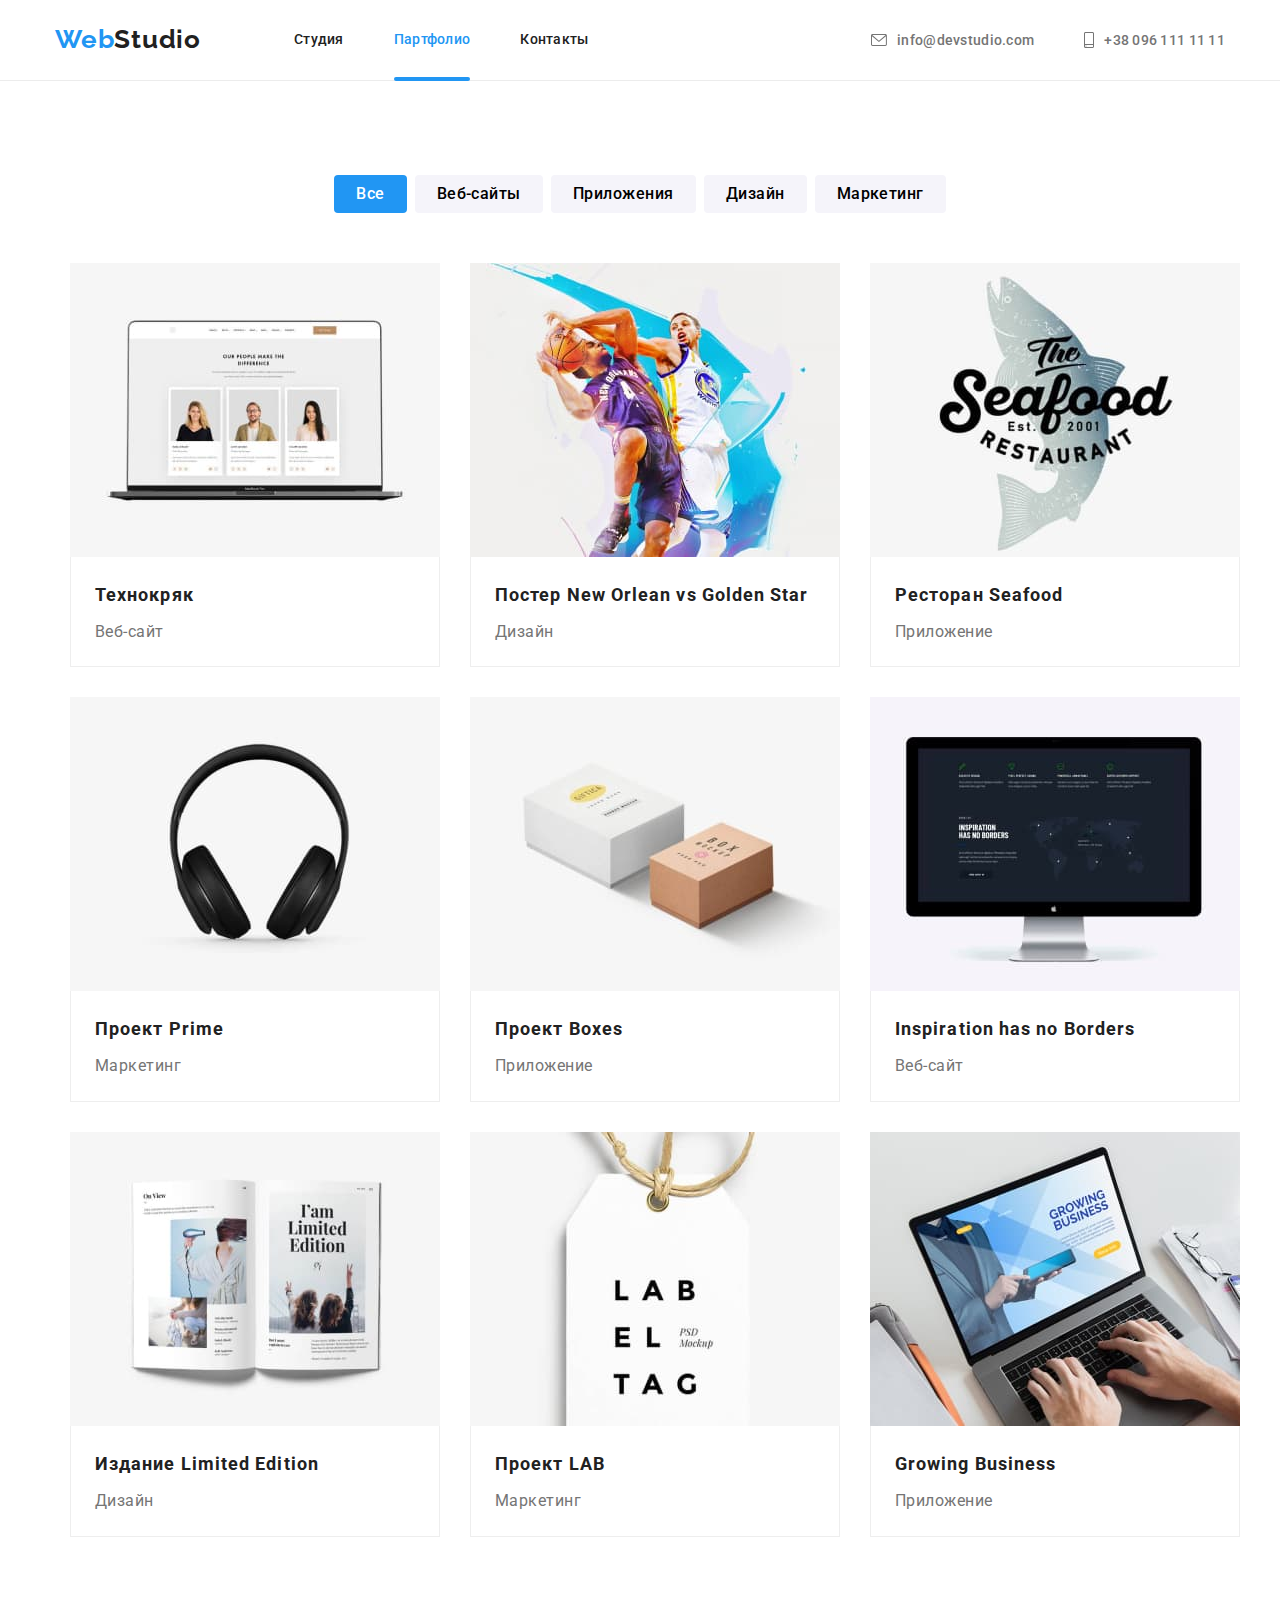
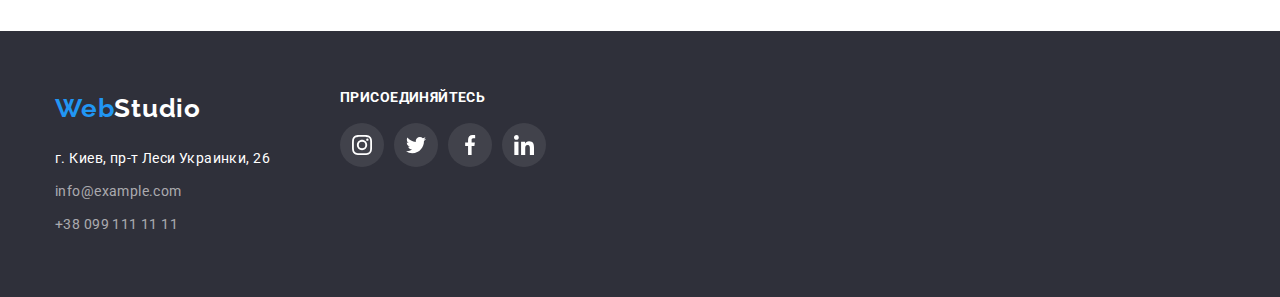
==== portfolio.html @ 50e0ba96 "add all files" ====
<!DOCTYPE html>
<html lang="ru">
  <head>
    <meta charset="UTF-8" />
    <meta http-equiv="X-UA-Compatible" content="IE=edge" />
    <meta name="viewport" content="width=device-width, initial-scale=1.0" />
    <title>Portfolio</title>

    <!--Normalize-->
    <link
      rel="stylesheet"
      href="https://cdn.jsdelivr.net/npm/modern-normalize@1.1.0/modern-normalize.min.css"
    />

    <!--Animate.css-->
    <link
      rel="stylesheet"
      href="https://cdnjs.cloudflare.com/ajax/libs/animate.css/4.1.1/animate.min.css"
    />

    <!--Custom styles-->
    <link rel="stylesheet" href="./css/styles.css" />

    <!--Fonts-->
    <link rel="preconnect" href="https://fonts.googleapis.com" />
    <link rel="preconnect" href="https://fonts.gstatic.com" crossorigin />
    <link
      href="https://fonts.googleapis.com/css2?family=Oleo+Script&family=Raleway:wght@700&family=Roboto:wght@400;500;700;900&display=swap"
      rel="stylesheet"
    />
  </head>

  <body>
    <!--Header-->
    <header class="header">
      <div class="header-container container">
        <!--Novigations-->
        <a class="header-logo link" href="./index.html">
          <span class="logo-span"> Web</span>Studio
        </a>
        <nav>
          <ul class="navigation-list list">
            <li class="navigation-item">
              <a class="navigation-studio link" href="./index.html">Студия</a>
            </li>
            <li class="navigation-item">
              <a class="navigation-current link" href="./portfolio.html"
                >Партфолио</a
              >
            </li>
            <li class="navigation-item">
              <a class="navigation-contacts link" href="">Контакты</a>
            </li>
          </ul>
        </nav>

        <!--Contacts-->
        <ul class="contacts-list list">
          <li class="contacts-item">
            <a class="item-email link" href="mailto:info@devstudio.com">
              <svg class="contacts-icon-email" width="16" height="12">
                <use href="./images/icons.svg#icon-envelope"></use>
              </svg>
              info@devstudio.com
            </a>
          </li>
          <li class="contacts-item">
            <a class="item-phone link" href="tel:+380961111111">
              <svg class="contacts-icon-phone" width="10" height="16">
                <use href="./images/icons.svg#icon-smartphone"></use>
              </svg>
              +38 096 111 11 11
            </a>
          </li>
        </ul>
      </div>
    </header>

    <!--Main content-->
    <main>
      <section class="projects">
        <h1 hidden>Проекты</h1>
        <div class="container">
          <!--Filter-->
          <ul class="filter-list list">
            <li class="filter-item">
              <button class="filter-btn current btn" type="button">Все</button>
            </li>
            <li class="filter-item">
              <button class="filter-btn btn" type="button">Веб-сайты</button>
            </li>
            <li class="filter-item">
              <button class="filter-btn btn" type="button">Приложения</button>
            </li>
            <li class="filter-item">
              <button class="filter-btn btn" type="button">Дизайн</button>
            </li>
            <li class="filter-item">
              <button class="filter-btn btn" type="button">Маркетинг</button>
            </li>
          </ul>

          <!--Projects-->
          <ul class="projects-list list">
            <li class="projects-card">
              <a class="projects-link link" href="">
                <div class="projects-photo">
                  <img
                    class="projects-img"
                    src="./images/portfolio-page/portfolio-img-1.jpg"
                    alt="ноутбук с открытой страницей сайта: светлый фон, фотографии сотрудников, информация о сайте"
                    width="370"
                    height="294"
                  />
                  <div class="portfolio-overlay">
                    <p class="portfolio-description">
                      Ресурс предлагает комплексные предложения с разным уровнем
                      функционала и сервисов. Все это позволит посетителю
                      получить исчерпывающие сведения о компании или частном
                      лице.
                    </p>
                  </div>
                </div>
                <div class="project-description">
                  <h2 class="projects-title">Технокряк</h2>
                  <p class="projects-txt">Веб-сайт</p>
                </div>
              </a>
            </li>

            <li class="projects-card">
              <a class="projects-link link" href="">
                <div class="projects-photo">
                  <img
                    class="projects-img"
                    src="./images/portfolio-page/portfolio-img-2.jpg"
                    alt="два афроамериканских баскетболиста в схватке за мяч. абстрактный голубой фон"
                    width="370"
                    height="294"
                  />
                  <div class="portfolio-overlay">
                    <p class="portfolio-description">
                      Lorem ipsum dolor sit amet consectetur adipisicing elit.
                      Ratione, pariatur? Odio ex officiis consequuntur iusto
                      cupiditate nemo eaque fugit ad ipsum? Officia eaque
                      debitis distinctio ullam aliquid? Omnis, cum doloribus.
                    </p>
                  </div>
                </div>
                <div class="project-description">
                  <h2 class="projects-title">
                    Постер New Orlean vs Golden Star
                  </h2>
                  <p class="projects-txt">Дизайн</p>
                </div>
              </a>
            </li>

            <li class="projects-card">
              <a class="projects-link link" href="">
                <div class="projects-photo">
                  <img
                    class="projects-img"
                    src="./images/portfolio-page/portfolio-img-3.jpg"
                    lang="en"
                    alt="the seafood restaurant. est. 2001"
                    width="370"
                    height="294"
                  />
                  <div class="portfolio-overlay">
                    <p class="portfolio-description">
                      Lorem ipsum dolor sit amet consectetur adipisicing elit.
                      Ratione, pariatur? Odio ex officiis consequuntur iusto
                      cupiditate nemo eaque fugit ad ipsum? Officia eaque
                      debitis distinctio ullam aliquid? Omnis, cum doloribus.
                    </p>
                  </div>
                </div>
                <div class="project-description">
                  <h2 class="projects-title">Ресторан Seafood</h2>
                  <p class="projects-txt">Приложение</p>
                </div>
              </a>
            </li>

            <li class="projects-card">
              <a class="projects-link link" href="">
                <div class="projects-photo">
                  <img
                    class="projects-img"
                    src="./images/portfolio-page/portfolio-img-4.jpg"
                    alt="черные игровые наушнкии на светло-бежевом фоне"
                    width="370"
                    height="294"
                  />
                  <div class="portfolio-overlay">
                    <p class="portfolio-description">
                      Lorem ipsum dolor sit amet consectetur adipisicing elit.
                      Ratione, pariatur? Odio ex officiis consequuntur iusto
                      cupiditate nemo eaque fugit ad ipsum? Officia eaque
                      debitis distinctio ullam aliquid? Omnis, cum doloribus.
                    </p>
                  </div>
                </div>
                <div class="project-description">
                  <h2 class="projects-title">Проект Prime</h2>
                  <p class="projects-txt">Маркетинг</p>
                </div>
              </a>
            </li>

            <li class="projects-card">
              <a class="projects-link link" href="">
                <div class="projects-photo">
                  <img
                    class="projects-img"
                    src="./images/portfolio-page/portfolio-img-5.jpg"
                    alt="две небольшие прямоугольные картонные коробки на светло-бежевом фоне. одна побольше белого цвета, вторая меньше - крафтовая"
                    width="370"
                    height="294"
                  />
                  <div class="portfolio-overlay">
                    <p class="portfolio-description">
                      Lorem ipsum dolor sit amet consectetur adipisicing elit.
                      Ratione, pariatur? Odio ex officiis consequuntur iusto
                      cupiditate nemo eaque fugit ad ipsum? Officia eaque
                      debitis distinctio ullam aliquid? Omnis, cum doloribus.
                    </p>
                  </div>
                </div>
                <div class="project-description">
                  <h2 class="projects-title">Проект Boxes</h2>
                  <p class="projects-txt">Приложение</p>
                </div>
              </a>
            </li>

            <li class="projects-card">
              <a class="projects-link link" href="">
                <div class="projects-photo">
                  <img
                    class="projects-img"
                    src="./images/portfolio-page/portfolio-img-6.jpg"
                    alt="монитор компьютера с открытым сайтом, темный фон"
                    width="370"
                    height="294"
                  />
                  <div class="portfolio-overlay">
                    <p class="portfolio-description">
                      Lorem ipsum dolor sit amet consectetur adipisicing elit.
                      Ratione, pariatur? Odio ex officiis consequuntur iusto
                      cupiditate nemo eaque fugit ad ipsum? Officia eaque
                      debitis distinctio ullam aliquid? Omnis, cum doloribus.
                    </p>
                  </div>
                </div>
                <div class="project-description">
                  <h2 class="projects-title">Inspiration has no Borders</h2>
                  <p class="projects-txt">Веб-сайт</p>
                </div>
              </a>
            </li>

            <li class="projects-card">
              <a class="projects-link link" href="">
                <div class="projects-photo">
                  <img
                    class="projects-img"
                    src="./images/portfolio-page/portfolio-img-7.jpg"
                    alt="открытый журнал на светло-бежевом фоне с фотографиями девушек"
                    width="370"
                    height="294"
                  />
                  <div class="portfolio-overlay">
                    <p class="portfolio-description">
                      Lorem ipsum dolor sit amet consectetur adipisicing elit.
                      Ratione, pariatur? Odio ex officiis consequuntur iusto
                      cupiditate nemo eaque fugit ad ipsum? Officia eaque
                      debitis distinctio ullam aliquid? Omnis, cum doloribus.
                    </p>
                  </div>
                </div>
                <div class="project-description">
                  <h2 class="projects-title">Издание Limited Edition</h2>
                  <p class="projects-txt">Дизайн</p>
                </div>
              </a>
            </li>

            <li class="projects-card">
              <a class="projects-link link" href="">
                <div class="projects-photo">
                  <img
                    class="projects-img"
                    src="./images/portfolio-page/portfolio-img-8.jpg"
                    alt="белая бумажная этикетка с скафтовой ленточкой на светло-бежевом фоне"
                    width="370"
                    height="294"
                  />
                  <div class="portfolio-overlay">
                    <p class="portfolio-description">
                      Lorem ipsum dolor sit amet consectetur adipisicing elit.
                      Ratione, pariatur? Odio ex officiis consequuntur iusto
                      cupiditate nemo eaque fugit ad ipsum? Officia eaque
                      debitis distinctio ullam aliquid? Omnis, cum doloribus.
                    </p>
                  </div>
                </div>
                <div class="project-description">
                  <h2 class="projects-title">Проект LAB</h2>
                  <p class="projects-txt">Маркетинг</p>
                </div>
              </a>
            </li>

            <li class="projects-card">
              <a class="projects-link link" href="">
                <div class="projects-photo">
                  <img
                    class="projects-img"
                    src="./images/portfolio-page/portfolio-img-9.jpg"
                    alt="ноутбук на рабочем столе с открытой страницей Приложения"
                    width="370"
                    height="294"
                  />
                  <div class="portfolio-overlay">
                    <p class="portfolio-description">
                      Lorem ipsum dolor sit amet consectetur adipisicing elit.
                      Ratione, pariatur? Odio ex officiis consequuntur iusto
                      cupiditate nemo eaque fugit ad ipsum? Officia eaque
                      debitis distinctio ullam aliquid? Omnis, cum doloribus.
                    </p>
                  </div>
                </div>
                <div class="project-description">
                  <h2 class="projects-title">Growing Business</h2>
                  <p class="projects-txt">Приложение</p>
                </div>
              </a>
            </li>
          </ul>
        </div>
      </section>
    </main>

    <!--Footer-->
    <footer class="footer">
      <div class="footer-container container">
        <div>
          <a class="footer-logo link" href="./index.html">
            <span class="logo-span"> Web</span>Studio
          </a>
          <address>
            <ul class="list">
              <li>
                <a
                  class="footer-link-adress link"
                  href="https://www.google.com/maps/place/%D0%B1%D1%83%D0%BB.+%D0%9B%D0%B5%D1%81%D0%B8+%D0%A3%D0%BA%D1%80%D0%B0%D0%B8%D0%BD%D0%BA%D0%B8,+26,+%D0%9A%D0%B8%D0%B5%D0%B2,+%D0%A3%D0%BA%D1%80%D0%B0%D0%B8%D0%BD%D0%B0,+02000/data=!4m2!3m1!1s0x40d4cf0e033ecbe9:0x57a4dffefec77da0?sa=X&ved=2ahUKEwiR7r6asKr4AhVFR_EDHUUcAAkQ8gF6BAgIEAE"
                  >г. Киев, пр-т Леси Украинки, 26</a
                >
              </li>
              <li>
                <a class="footer-email link" href="mailto:info@example.com"
                  >info@example.com</a
                >
              </li>
              <li>
                <a class="footer-phone link" href="tel:+380991111111"
                  >+38 099 111 11 11</a
                >
              </li>
            </ul>
          </address>
        </div>

        <!--Sotial medias-->
        <div>
          <p class="footer-call">Присоединяйтесь</p>
          <ul class="footer-socials list">
            <li class="footer-socials-item">
              <a
                class="footer-icon-link link"
                target="_blank"
                aria-label="инстаграм"
                href=""
              >
                <svg class="footer-icon" width="20" height="20">
                  <use href="./images/icons.svg#icon-instagram"></use>
                </svg>
              </a>
            </li>
            <li class="footer-socials-item">
              <a
                class="footer-icon-link link"
                target="_blank"
                aria-label="твитер"
                href=""
              >
                <svg class="footer-icon" width="20" height="20">
                  <use href="./images/icons.svg#icon-twitter"></use>
                </svg>
              </a>
            </li>
            <li class="footer-socials-item">
              <a
                class="footer-icon-link link"
                target="_blank"
                aria-label="фейсбук"
                href=""
              >
                <svg class="footer-icon" width="20" height="20">
                  <use href="./images/icons.svg#icon-facebook"></use>
                </svg>
              </a>
            </li>
            <li class="footer-socials-item">
              <a
                class="footer-icon-link link"
                target="_blank"
                aria-label="линкедин"
                href=""
              >
                <svg class="footer-icon" width="20" height="20">
                  <use href="./images/icons.svg#icon-linkedin"></use>
                </svg>
              </a>
            </li>
          </ul>
        </div>
      </div>
    </footer>
  </body>
</html>
---- css/styles.css ----
:root {
  /*Colors*/
  --acent-color: #2196f3;
  --main-light-cl: #ffffff;
  --main-dark-cl: #2f303a;

  /*Text*/
  --txt-cl: #212121;
  --txt-light-cl: #757575;

  /*Animation*/
  --anim-slow: 250ms cubic-bezier(0.4, 0, 0.2, 1);
}

body {
  font-family: "Roboto", "Raleway", sans-serif;
  color: var(--txt-cl);
  margin: 0;
}

h1,
h2,
h3,
p {
  margin: 0px;
}

ul {
  margin: 0px;
  padding: 0px;
}

.container {
  width: 1200px;
  padding-left: 15px;
  padding-right: 15px;
  margin-left: auto;
  margin-right: auto;
}

.link {
  text-decoration: none;
}

.list {
  list-style-type: none;
}

.btn {
  filter: none;
  border: none;
}

/*Header logo*/
.header {
  border-bottom: 1px solid #ececec;
}

.header-container {
  display: flex;
  align-items: center;
}

.header-logo {
  font-family: "Raleway", sans-serif;
  font-weight: 700;
  font-size: 26px;
  line-height: 1.2;
  letter-spacing: 0.03em;
  color: var(--txt-cl);

  margin-right: 93px;
}

.logo-span {
  color: var(--acent-color);
}

/*Header navigations*/
.navigation-list {
  display: flex;
}

.navigation-item:not(:last-child) {
  margin-right: 50px;
}

.navigation-studio,
.navigation-portfolio,
.navigation-contacts {
  font-weight: 500;
  font-size: 14px;
  line-height: 1.14;
  letter-spacing: 0.02em;
  color: var(--txt-cl);

  display: block;
  padding: 32px 0;

  transition: color var(--anim-slow);
}

.navigation-current {
  position: relative;

  font-weight: 500;
  font-size: 14px;
  line-height: 1.14;
  letter-spacing: 0.02em;
  color: var(--txt-cl);
  color: var(--acent-color);

  display: block;
  padding: 32px 0;
}

.navigation-current::after {
  content: "";
  position: absolute;
  bottom: 0;
  left: 0;

  transform: translateY(1px);

  width: 100%;
  height: 4px;
  display: inline-block;

  background-color: var(--acent-color);
  border-radius: 2px;
}

.navigation-studio:hover,
.navigation-portfolio:hover,
.navigation-contacts:hover,
.navigation-studio:focus,
.navigation-portfolio:focus,
.navigation-contacts:focus {
  color: var(--acent-color);
}

/*Header contacts*/
.contacts-list {
  display: flex;
  justify-content: center;
  margin-left: auto;

  gap: 50px;
}

.contacts-icon-email,
.contacts-icon-phone {
  fill: var(--txt-light-cl);
  margin-right: 10px;

  transition: fill var(--anim-slow);
}

.item-email,
.item-phone {
  font-weight: 500;
  font-size: 14px;
  line-height: 16px;
  letter-spacing: 0.02em;
  color: var(--txt-light-cl);
  font-style: normal;

  display: flex;
  align-items: center;
  padding: 32px 0;

  transition: color var(--anim-slow);
}

.item-email:hover,
.item-phone:hover,
.item-email:focus,
.item-phone:focus {
  color: var(--acent-color);
}

.item-email:hover .contacts-icon-email,
.item-phone:hover .contacts-icon-phone,
.item-email:focus .contacts-icon-email,
.item-phone:focus .contacts-icon-phone {
  fill: var(--acent-color);
}

/*Hero*/
.hero {
  max-width: 1600px;
  margin-right: auto;
  margin-left: auto;
  padding-top: 200px;
  padding-bottom: 200px;

  background-color: #c4c4c4;
  background-image: linear-gradient(
      rgba(47, 48, 58, 0.4),
      rgba(47, 48, 58, 0.4)
    ),
    url(../images/studio-page/hero-img.jpg);
  background-repeat: no-repeat;
  background-position: center;
  background-size: cover;
}

.hero-container {
  display: flex;
  flex-direction: column;
  align-items: center;
}

.hero-title {
  font-weight: 900;
  font-size: 44px;
  line-height: 1.36;
  letter-spacing: 0.06em;
  text-transform: uppercase;
  color: var(--main-light-cl);

  text-align: center;
  width: 696px;
  margin-bottom: 30px;
}

.hero-btn {
  width: 200px;
  height: 50px;
  border-radius: 4px;

  font-family: inherit;
  font-weight: 700;
  font-size: 16px;
  line-height: 1.88;
  letter-spacing: 0.06em;

  color: var(--main-light-cl);
  background-color: var(--acent-color);

  transition: background-color var(--anim-slow);
}

.hero-btn:hover,
.hero-btn:focus {
  background-color: #188ce8;
  cursor: pointer;
}

/*Modal*/
.backdrop.is-hidden {
  visibility: hidden;
  opacity: 0;
  pointer-events: none;
}

.backdrop {
  position: fixed;
  top: 0;
  left: 0;

  width: 100%;
  height: 100%;

  opacity: 1;

  transition: opacity var(--anim-slow), visibility var(--anim-slow);
  background-color: rgba(0, 0, 0, 0.2);
}

.modal {
  position: absolute;
  top: 50%;
  left: 50%;
  transform: translate(-50%, -50%);

  min-width: 528px;
  min-height: 581px;

  border-radius: 4px;
  background-color: #ffffff;
  box-shadow: 0px 1px 3px rgba(0, 0, 0, 0.12), 0px 1px 1px rgba(0, 0, 0, 0.14),
    0px 2px 1px rgba(0, 0, 0, 0.2);
}

.modal-close-btn {
  position: absolute;
  top: 8px;
  right: 8px;

  display: flex;
  justify-content: center;
  align-items: center;
  width: 30px;
  height: 30px;

  border-radius: 50%;
  border: solid 1px rgba(0, 0, 0, 0.1);
  background-color: #ffffff;

  cursor: pointer;
}

/*Benefits*/
.benefits {
  padding: 94px 0;
}

.benefits-icon-item {
  display: flex;
  justify-content: center;
  align-items: center;

  width: 270px;
  height: 120px;
  background-color: #f5f4fa;
  border-radius: 4px;

  margin-bottom: 30px;
}

.benefits-list {
  display: flex;
  align-content: flex-start;
}

.benefits-item {
  width: 270px;
}

.benefits-item:not(:last-child) {
  margin-right: 30px;
}

.benefits-title {
  font-weight: 700;
  font-size: 14px;
  line-height: 1.14;
  letter-spacing: 0.03em;
  text-transform: uppercase;

  margin-bottom: 10px;
}

.benefits-txt {
  font-size: 14px;
  line-height: 1.71;
  letter-spacing: 0.03em;
  color: var(--txt-light-cl);
}

/*Service*/
.service {
  padding-bottom: 94px;
}

.service-title,
.team-title,
.clients-title {
  font-weight: 700;
  font-size: 36px;
  line-height: 1.17;
  text-align: center;
  letter-spacing: 0.03em;

  margin-bottom: 50px;
}

.service-list {
  display: flex;
  align-items: flex-start;
}

.service-item:not(:last-child) {
  margin-right: 30px;
}

.service-item {
  position: relative;
  z-index: -1;
}

.service-photo {
  display: block;
}

.service-overlay {
  position: absolute;
  bottom: 0;
  left: 0;
  width: 100%;

  padding: 27px;
  background-color: rgba(47, 48, 58, 0.8);
}

.service-description {
  color: var(--main-light-cl);

  font-weight: 700;
  font-size: 14px;
  line-height: 1.14;
  letter-spacing: 0.03em;
  text-align: center;
  text-transform: uppercase;
}

/*Team*/
.team {
  background-color: #f5f4fa;
  padding: 94px 0;
}

.team-list {
  display: flex;
  align-items: flex-start;
}

.team-card:not(:last-child) {
  margin-right: 30px;
}

.team-card {
  background-color: var(--main-light-cl);
  width: 270px;
  border-radius: 0px 0px 4px 4px;
  box-shadow: 0px 1px 3px rgba(0, 0, 0, 0.12), 0px 1px 1px rgba(0, 0, 0, 0.14),
    0px 2px 1px rgba(0, 0, 0, 0.2);
}

.teammade-description {
  text-align: center;
  padding-top: 30px;
  padding-bottom: 30px;
}

.teammade {
  font-weight: 500;
  font-size: 16px;
  line-height: 1.19;
  letter-spacing: 0.03em;

  margin-bottom: 10px;
}

.teammade-position {
  font-weight: 400;
  font-size: 16px;
  line-height: 1.19;
  letter-spacing: 0.03em;
  color: var(--txt-light-cl);

  margin-bottom: 16px;
}

.social-media {
  display: flex;
  justify-content: center;
  gap: 10px;
}

.social-media-link {
  display: flex;
  align-items: center;
  justify-content: center;

  width: 44px;
  height: 44px;
  background-color: #ffffff;
  border-radius: 50%;

  transition: background-color var(--anim-slow);
}

.social-media-icon {
  fill: #afb1b8;
  transition: fill var(--anim-slow);
}

.social-media-link:hover .social-media-icon,
.social-media-link:focus .social-media-icon {
  fill: #ffffff;
}

.social-media-link:hover,
.social-media-link:focus {
  background-color: var(--acent-color);
  cursor: pointer;
}

/*Clients*/
.clients {
  padding: 94px 0;
}

.clients-list {
  display: flex;
  justify-content: center;

  margin-top: 50px;
  gap: 30px;
}

.clients-link {
  display: flex;
  align-items: center;
  justify-content: center;

  background-color: #ffffff;
  width: 170px;
  height: 92px;
  border: 1px solid #afb1b8;
  border-radius: 4px;

  transition: border-color var(--anim-slow);
}

.clients-icon {
  fill: #afb1b8;
  transition: fill var(--anim-slow);
}

.clients-link:hover,
.clients-link:focus {
  border-color: var(--acent-color);
}

.clients-link:hover .clients-icon,
.clients-link:focus .clients-icon {
  fill: var(--acent-color);
}

/*Footer*/
.footer {
  background-color: var(--main-dark-cl);
  padding-top: 60px;
  padding-bottom: 60px;
}

.footer-logo {
  font-family: "Raleway", sans-serif;
  font-weight: 700;
  font-size: 26px;
  line-height: 1.38;
  letter-spacing: 0.03em;
  color: var(--main-light-cl);

  display: block;
  margin-bottom: 20px;
}

.footer-link-adress {
  font-size: 14px;
  line-height: 1.71;
  letter-spacing: 0.03em;
  color: var(--main-light-cl);
  font-style: normal;

  display: block;
  margin-bottom: 9px;

  transition: color var(--anim-slow);
}

.footer-email,
.footer-phone {
  display: block;

  font-size: 14px;
  line-height: 1.71;
  letter-spacing: 0.03em;
  color: rgba(255, 255, 255, 0.6);
  font-style: normal;

  transition: color var(--anim-slow);
}

.footer-email {
  margin-bottom: 9px;
}

.footer-email:hover,
.footer-phone:hover,
.footer-link-adress:hover,
.footer-email:focus,
.footer-phone:focus,
.footer-link-adress:focus {
  color: var(--acent-color);
}

.footer-container {
  display: flex;
  gap: 70px;
}

.footer-call {
  font-weight: 700;
  font-size: 14px;
  line-height: 0.87;
  letter-spacing: 0.03em;
  text-transform: uppercase;
  color: #ffffff;
}

.footer-socials {
  display: flex;
  justify-content: center;
  gap: 10px;

  margin-top: 20px;
}

.footer-icon-link {
  display: flex;
  justify-content: center;
  align-items: center;
  width: 44px;
  height: 44px;

  background-color: rgba(225, 225, 225, 10%);
  border-radius: 50%;

  transition: background-color var(--anim-slow);
}

.footer-icon {
  fill: #ffffff;
}

.footer-icon-link:hover,
.footer-icon-link:focus {
  background-color: var(--acent-color);
}

/*Projects filter*/
.projects {
  padding: 94px 0;
}

.filter-list {
  display: flex;
  justify-content: center;
  margin-bottom: 50px;
}

.filter-item:not(:last-child) {
  margin-right: 8px;
}

.filter-btn {
  font-family: inherit;
  font-weight: 500;
  font-size: 16px;
  line-height: 1.6;
  letter-spacing: 0.03em;
  background-color: #f5f4fa;

  padding: 6px 22px;
  border-radius: 4px;

  transition: color var(--anim-slow), background-color var(--anim-slow),
    box-shadow var(--anim-slow);
}

.filter-btn:hover,
.filter-btn:focus {
  color: var(--main-light-cl);
  background-color: var(--acent-color);
  box-shadow: 0px 3px 1px rgba(0, 0, 0, 0.1), 0px 1px 2px rgba(0, 0, 0, 0.08),
    0px 2px 2px rgba(0, 0, 0, 0.12);
  cursor: pointer;
}

.filter-btn.current {
  color: var(--main-light-cl);
  background-color: var(--acent-color);
}

/*Projects*/
.projects-list {
  display: flex;
  flex-wrap: wrap;
  justify-content: center;
}

.projects-card {
  width: 370px;
  margin-right: 30px;

  transition: box-shadow var(--anim-slow);
}

.projects-card:hover,
.projects-card:focus {
  box-shadow: 0px 1px 1px rgba(0, 0, 0, 0.12), 0px 4px 4px rgba(0, 0, 0, 0.06),
    1px 4px 6px rgba(0, 0, 0, 0.16);
  cursor: pointer;
}

.projects-card:nth-child(-n + 6) {
  margin-bottom: 30px;
}

.projects-card:nth-child(3n + 3) {
  margin-right: -30px;
}

.projects-photo {
  position: relative;
  overflow: hidden;
}

.projects-img {
  display: block;
}

.project-description {
  padding: 20px 24px;
  border: 1px solid #eeeeee;
  border-top: 0px;
}

.projects-title {
  font-size: 18px;
  line-height: 2;
  letter-spacing: 0.06em;
  color: var(--txt-cl);

  margin-bottom: 4px;
}

.projects-txt {
  font-weight: 400;
  font-size: 16px;
  line-height: 1.86;
  letter-spacing: 0.03em;
  color: var(--txt-light-cl);
}

/*Ovarlay*/
.portfolio-overlay {
  position: absolute;
  top: 0;
  left: 0;

  display: flex;
  align-items: center;
  justify-content: center;
  padding: 63px 24px;

  background-color: rgba(33, 150, 243, 0.9);

  transform: translateY(100%);
  transition: transform var(--anim-slow);
}

.portfolio-description {
  font-size: 18px;
  font-weight: 400;
  line-height: 1.6;
  letter-spacing: 0.03em;
  color: var(--main-light-cl);
}

.projects-card:hover .portfolio-overlay,
.projects-card:focus .portfolio-overlay {
  transform: translateY(0);
}
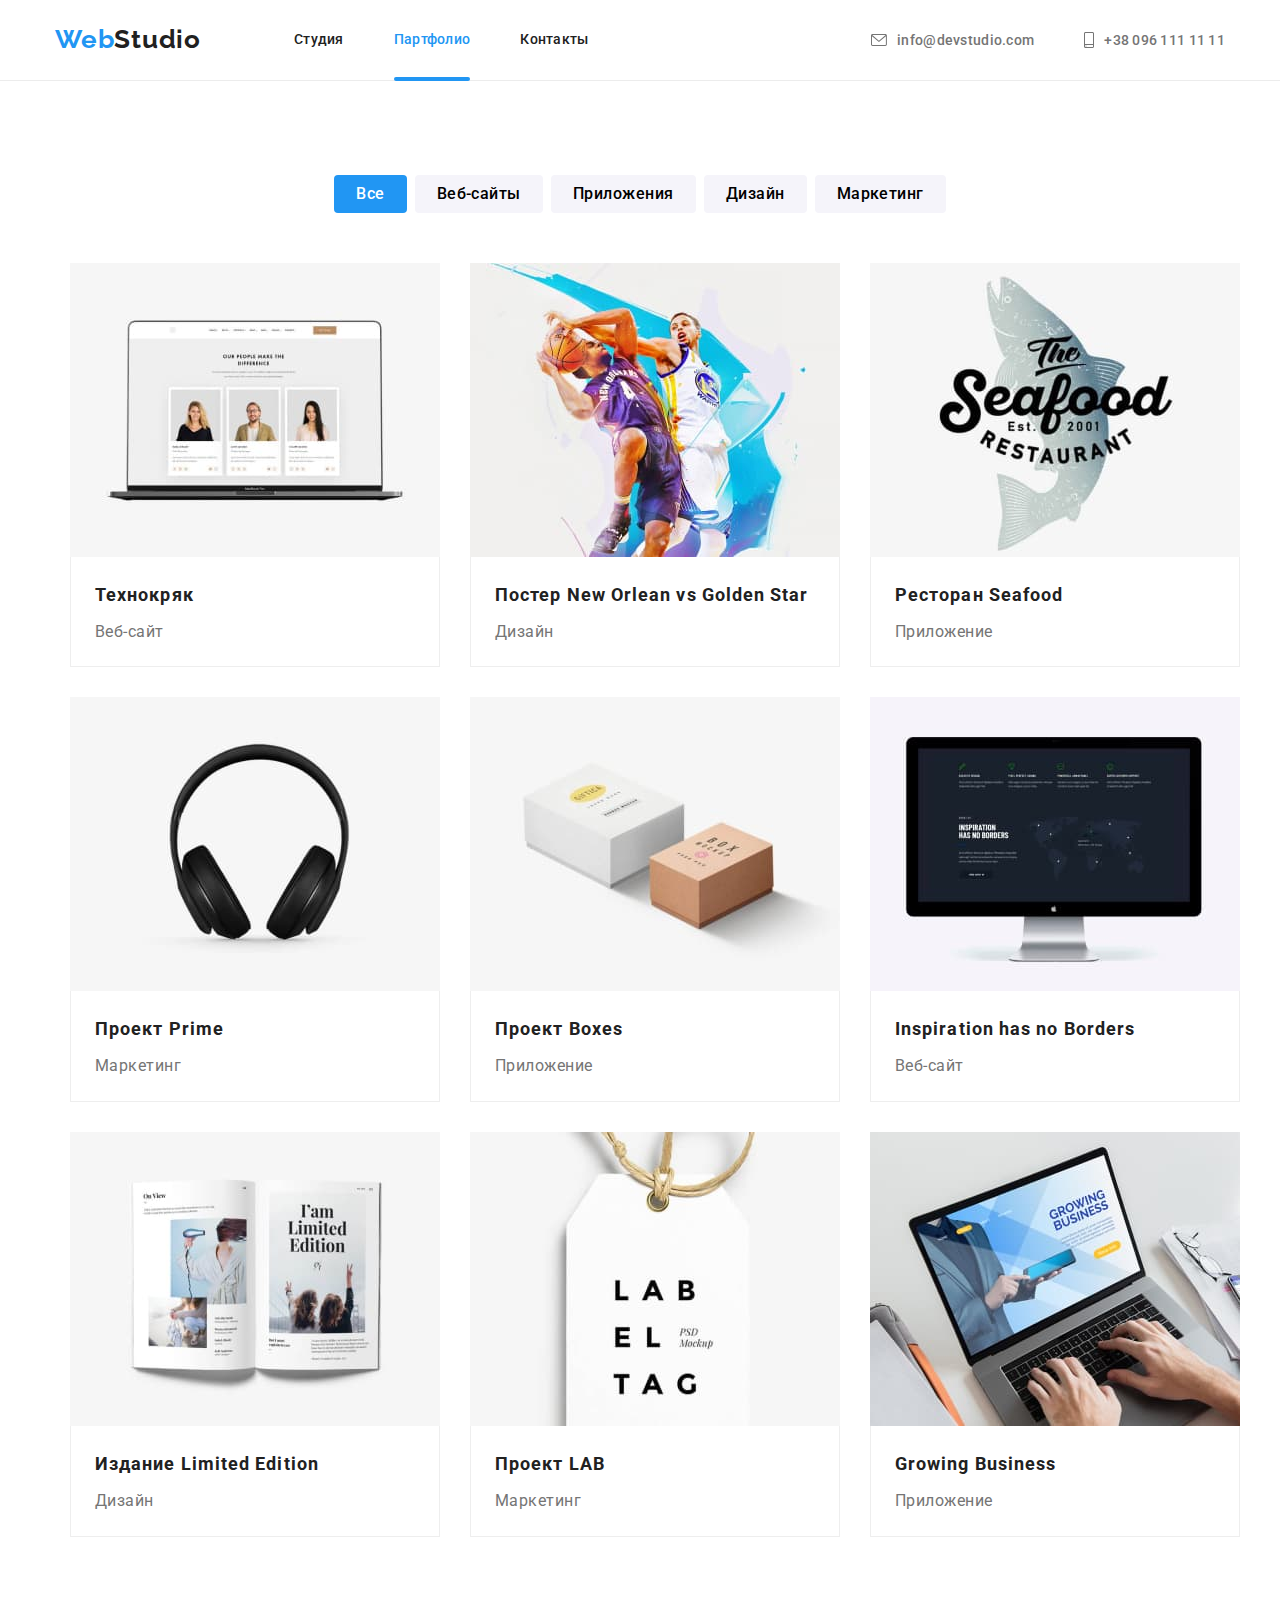
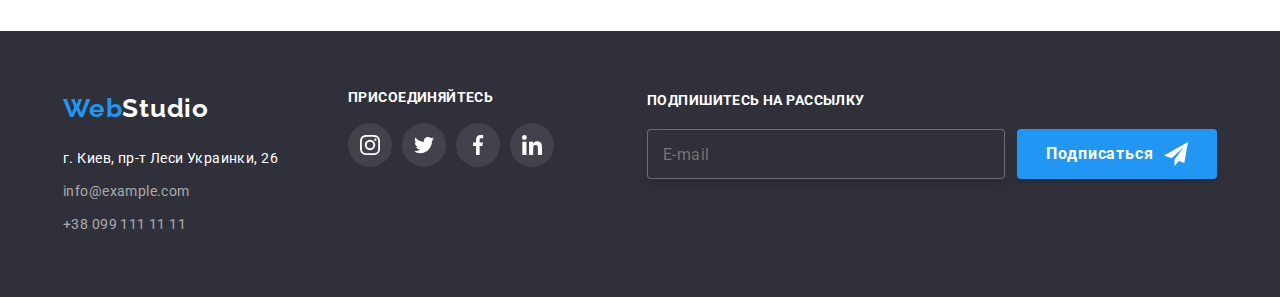
==== commit 4143f9b9: "modal and footer forms" ====
--- a/portfolio.html
+++ b/portfolio.html
@@ -346,7 +346,7 @@
     <!--Footer-->
     <footer class="footer">
       <div class="footer-container container">
-        <div>
+        <div class="f-container-contacts">
           <a class="footer-logo link" href="./index.html">
             <span class="logo-span"> Web</span>Studio
           </a>
@@ -373,8 +373,8 @@
           </address>
         </div>
 
-        <!--Sotial medias-->
-        <div>
+        <!--Social medias-->
+        <div class="f-container-socials">
           <p class="footer-call">Присоединяйтесь</p>
           <ul class="footer-socials list">
             <li class="footer-socials-item">
@@ -427,6 +427,28 @@
             </li>
           </ul>
         </div>
+
+        <!--Subscription-form-->
+        <div class="f-container-form">
+          <span class="subscription-form-txt">Подпишитесь на рассылку</span>
+          <form class="subscription-form" name="subscription-form">
+            <label>
+              <input
+                class="subscription-form-field"
+                name="email"
+                type="email"
+                placeholder="E-mail"
+                required
+              />
+            </label>
+            <button class="subscription-form-btn btn" type="submit">
+              Подписаться
+              <svg class="subscription-btn-icon" width="24" height="24">
+                <use href="/images/icons.svg#icon-send"></use>
+              </svg>
+            </button>
+          </form>
+        </div>
       </div>
     </footer>
   </body>
--- a/css/styles.css
+++ b/css/styles.css
@@ -263,6 +263,7 @@
   height: 100%;
 
   opacity: 1;
+  z-index: 1;
 
   transition: opacity var(--anim-slow), visibility var(--anim-slow);
   background-color: rgba(0, 0, 0, 0.2);
@@ -298,6 +299,214 @@
   border: solid 1px rgba(0, 0, 0, 0.1);
   background-color: #ffffff;
 
+  cursor: pointer;
+}
+
+.modal-close-icon {
+  fill: #000000;
+  transition: fill var(--anim-slow);
+}
+
+.modal-close-btn:hover .modal-close-icon,
+.modal-close-btn:focus .modal-close-icon {
+  fill: var(--acent-color);
+}
+
+/*Modal form*/
+.modal-form {
+  display: flex;
+  flex-direction: column;
+  padding: 40px;
+}
+
+.modal-form-title {
+  margin-bottom: 12px;
+
+  font-weight: 700;
+  font-size: 20px;
+  line-height: 1.15;
+  text-align: center;
+  letter-spacing: 0.03em;
+
+  color: #212121;
+}
+
+.modal-form-txt {
+  margin-bottom: 4px;
+
+  font-weight: 400;
+  font-size: 12px;
+  line-height: 1.17;
+  letter-spacing: 0.01em;
+
+  color: var(--txt-light-cl);
+}
+
+.modal-form-item {
+  position: relative;
+  margin-bottom: 10px;
+  width: 448px;
+  height: 40px;
+}
+
+.modal-form-field {
+  padding-left: 42px;
+  padding-right: 5px;
+  width: 100%;
+  height: 100%;
+
+  border: 1px solid rgba(33, 33, 33, 0.2);
+  border-radius: 4px;
+  outline: transparent;
+
+  transition: border-color var(--anim-slow);
+}
+
+.modal-form-field:hover,
+.modal-form-field:focus {
+  border-color: var(--acent-color);
+  cursor: pointer;
+}
+
+.modal-icon-box {
+  position: absolute;
+  top: 11px;
+  right: 12px;
+  bottom: 11px;
+  left: 12px;
+
+  width: 18px;
+  height: 18px;
+}
+
+.modal-form-icon {
+  fill: #212121;
+  transition: fill var(--anim-slow);
+}
+
+.modal-form-item:hover .modal-form-icon,
+.modal-form-item:focus .modal-form-icon {
+  fill: var(--acent-color);
+}
+
+.modal-form-massage {
+  width: 448px;
+  height: 120px;
+  margin-bottom: 20px;
+  padding: 12px 16px;
+  resize: none;
+
+  border: 1px solid rgba(33, 33, 33, 0.2);
+  border-radius: 4px;
+  outline: transparent;
+
+  transition: border-color var(--anim-slow);
+}
+
+.modal-form-massage::placeholder {
+  font-weight: 400;
+  font-size: 12px;
+  line-height: 1.17;
+  letter-spacing: 0.01em;
+
+  color: rgba(117, 117, 117, 0.5);
+}
+
+.modal-form-massage:hover,
+.modal-form-massage:focus {
+  border-color: var(--acent-color);
+  cursor: pointer;
+}
+
+.modal-form-checkbox {
+  display: flex;
+  justify-content: center;
+  align-items: center;
+  gap: 8px;
+  margin-bottom: 30px;
+}
+
+.visually-hidden {
+  position: absolute;
+  white-space: nowrap;
+  width: 1px;
+  height: 1px;
+  overflow: hidden;
+  border: 0;
+  padding: 0;
+  clip: rect(0 0 0 0);
+  clip-path: inset(50%);
+  margin: -1px;
+}
+
+.custom-checkbox {
+  display: flex;
+  justify-content: center;
+  padding-top: 4px;
+
+  width: 16px;
+  height: 15px;
+  outline: 2px solid #212121;
+  outline-offset: -2px;
+  border-radius: 2px;
+
+  cursor: pointer;
+
+  transition: outline var(--anim-slow), background-color var(--anim-slow);
+}
+
+.form-checkbox:checked + .custom-checkbox {
+  outline: none;
+  background-color: var(--acent-color);
+}
+
+.checkbox-icon {
+  fill: #ffffff;
+}
+
+.checkbox-txt {
+  font-weight: 400;
+  font-size: 14px;
+  line-height: 1.71;
+  letter-spacing: 0.03em;
+  color: var(--txt-light-cl);
+  user-select: none;
+}
+
+.checkbox-link {
+  font-weight: 400;
+  font-size: 14px;
+  line-height: 1.71;
+  letter-spacing: 0.03em;
+
+  color: var(--acent-color);
+}
+
+.submit-btn-box {
+  display: flex;
+  justify-content: center;
+}
+
+.submit-btn {
+  width: 200px;
+  height: 50px;
+
+  font-weight: 700;
+  font-size: 16px;
+  line-height: 1.88;
+  letter-spacing: 0.06em;
+
+  border-radius: 4px;
+  color: #ffffff;
+  background-color: var(--acent-color);
+  box-shadow: 0px 4px 4px rgba(0, 0, 0, 0.15);
+
+  transition: background-color var(--anim-slow);
+}
+
+.submit-btn:hover,
+.submit-btn:focus {
+  background-color: #188ce8;
   cursor: pointer;
 }
 
@@ -537,6 +746,11 @@
   padding-bottom: 60px;
 }
 
+.footer-container {
+  display: flex;
+  justify-content: center;
+}
+
 .footer-logo {
   font-family: "Raleway", sans-serif;
   font-weight: 700;
@@ -588,15 +802,12 @@
   color: var(--acent-color);
 }
 
-.footer-container {
-  display: flex;
-  gap: 70px;
-}
-
 .footer-call {
+  margin-bottom: 20px;
+
   font-weight: 700;
   font-size: 14px;
-  line-height: 0.87;
+  line-height: 0.88;
   letter-spacing: 0.03em;
   text-transform: uppercase;
   color: #ffffff;
@@ -606,8 +817,6 @@
   display: flex;
   justify-content: center;
   gap: 10px;
-
-  margin-top: 20px;
 }
 
 .footer-icon-link {
@@ -630,6 +839,87 @@
 .footer-icon-link:hover,
 .footer-icon-link:focus {
   background-color: var(--acent-color);
+}
+
+.f-container-contacts {
+  margin-right: 70px;
+}
+
+.f-container-socials {
+  margin-right: 93px;
+}
+
+/*Subscription form*/
+.subscription-form-txt {
+  font-weight: 700;
+  font-size: 14px;
+  line-height: 1.17;
+  letter-spacing: 0.03em;
+  text-transform: uppercase;
+  color: #ffffff;
+}
+
+.subscription-form {
+  display: flex;
+  justify-content: center;
+  align-items: center;
+  gap: 12px;
+  margin-top: 20px;
+}
+
+.subscription-form-field {
+  padding: 0 15px;
+  width: 358px;
+  height: 50px;
+
+  background-color: var(--main-dark-cl);
+  border: 1px solid rgba(255, 255, 255, 0.3);
+  filter: drop-shadow(0px 4px 4px rgba(0, 0, 0, 0.15));
+  border-radius: 4px;
+  outline: transparent;
+
+  font-weight: 400;
+  font-size: 16px;
+  line-height: 1.25;
+  letter-spacing: 0.03em;
+  color: #ffffff;
+
+  cursor: pointer;
+}
+
+.subscription-form-item::placeholder {
+  font-weight: 400;
+  font-size: 16px;
+  line-height: 1.25;
+  letter-spacing: 0.03em;
+
+  color: rgba(255, 255, 255, 0.6);
+}
+
+.subscription-form-btn {
+  display: flex;
+  justify-content: center;
+  align-items: center;
+  gap: 10px;
+
+  width: 200px;
+  height: 50px;
+
+  background: #2196f3;
+  box-shadow: 0px 4px 4px rgba(0, 0, 0, 0.15);
+  border-radius: 4px;
+
+  font-weight: 700;
+  font-size: 16px;
+  line-height: 1.86;
+  letter-spacing: 0.06em;
+  color: #ffffff;
+
+  cursor: pointer;
+}
+
+.subscription-btn-icon {
+  fill: #ffffff;
 }
 
 /*Projects filter*/
